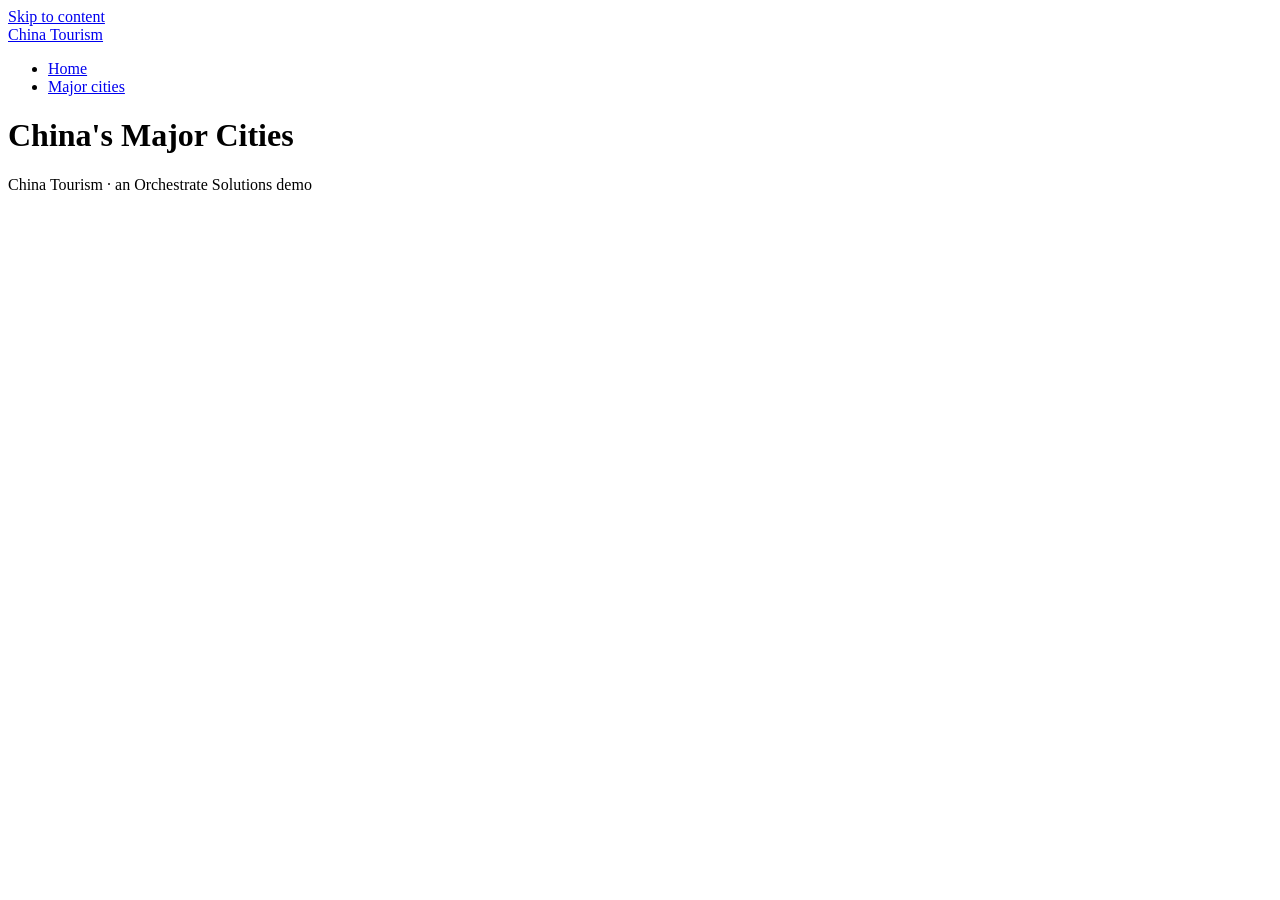
==== pages/cities.html @ 50c8b0e5 "Scaffold: pages, styles and scripts" ====
<!doctype html>
<html lang="en">
<head>
  <meta charset="utf-8">
  <meta name="viewport" content="width=device-width, initial-scale=1">
  <title>Major cities | China Tourism</title>
  <link rel="stylesheet" href="../css/tokens.css">
  <link rel="stylesheet" href="../css/layout.css">
  <link rel="stylesheet" href="../css/site.css">
</head>
<body>
  <a class="skip-link" href="#main">Skip to content</a>
  <header class="site-header">
    <a class="brand" href="../index.html">China Tourism</a>
    <nav aria-label="Main">
      <ul>
        <li><a href="../index.html">Home</a></li>
        <li><a href="../pages/cities.html">Major cities</a></li>
      </ul>
    </nav>
  </header>
  <main id="main">
    <h1>China's Major Cities</h1>
    <!-- Full-Stack: page content goes here -->
  </main>
  <footer class="site-footer"><p>China Tourism &middot; an Orchestrate Solutions demo</p></footer>
  <script src="../js/nav.js"></script>
  <script src="../js/app.js"></script>
</body>
</html>
---- css/tokens.css ----
:root {
  /* Designer: colours, type and spacing tokens */
}
---- css/layout.css ----
/* UI/UX: layout, header, nav, footer */
---- css/site.css ----
/* Lead Dev: content styles */
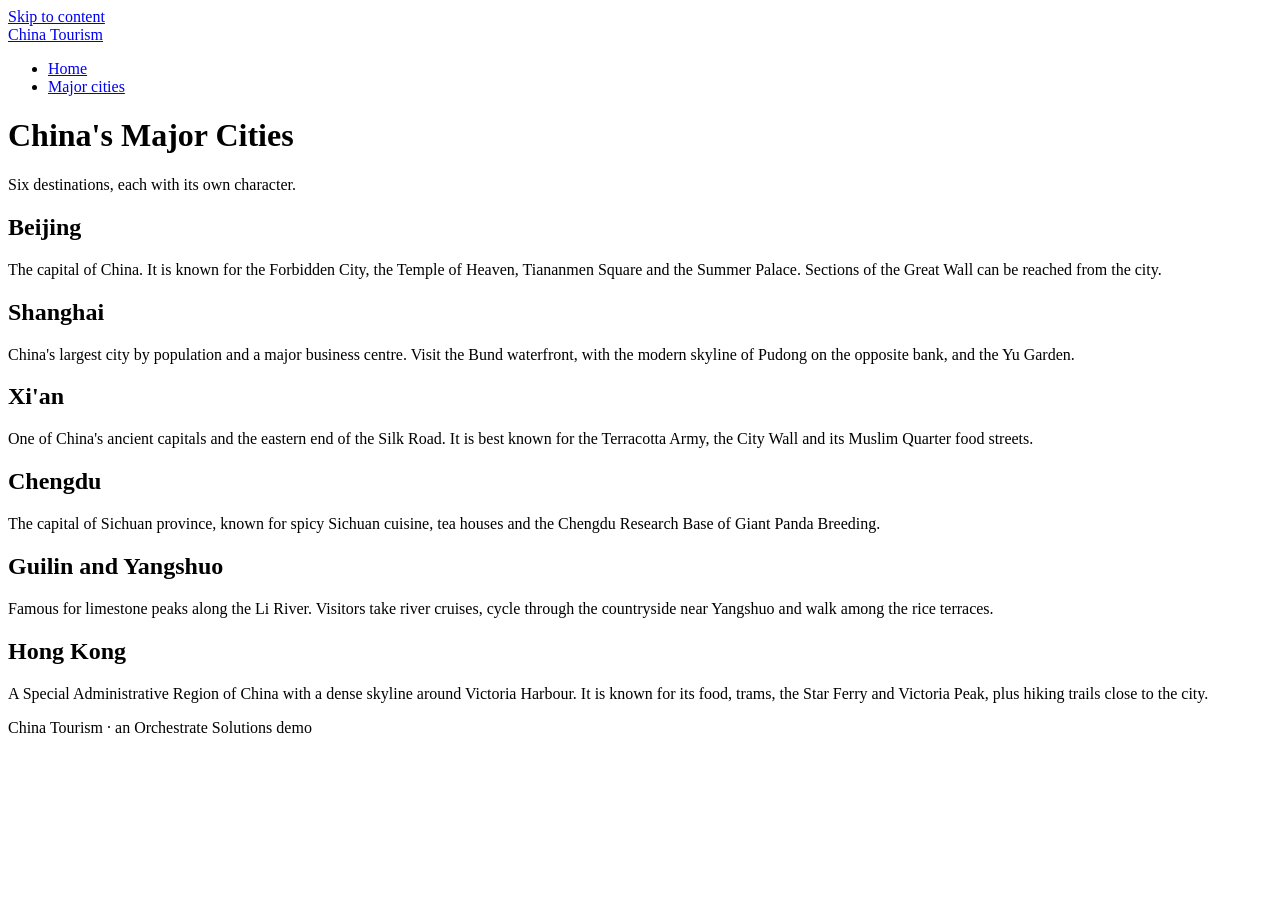
==== commit 55154526: "Add major cities page" ====
--- a/pages/cities.html
+++ b/pages/cities.html
@@ -21,7 +21,37 @@
   </header>
   <main id="main">
     <h1>China's Major Cities</h1>
-    <!-- Full-Stack: page content goes here -->
+    <p class="lead">Six destinations, each with its own character.</p>
+
+    <section aria-labelledby="beijing">
+      <h2 id="beijing">Beijing</h2>
+      <p>The capital of China. It is known for the Forbidden City, the Temple of Heaven, Tiananmen Square and the Summer Palace. Sections of the Great Wall can be reached from the city.</p>
+    </section>
+
+    <section aria-labelledby="shanghai">
+      <h2 id="shanghai">Shanghai</h2>
+      <p>China's largest city by population and a major business centre. Visit the Bund waterfront, with the modern skyline of Pudong on the opposite bank, and the Yu Garden.</p>
+    </section>
+
+    <section aria-labelledby="xian">
+      <h2 id="xian">Xi'an</h2>
+      <p>One of China's ancient capitals and the eastern end of the Silk Road. It is best known for the Terracotta Army, the City Wall and its Muslim Quarter food streets.</p>
+    </section>
+
+    <section aria-labelledby="chengdu">
+      <h2 id="chengdu">Chengdu</h2>
+      <p>The capital of Sichuan province, known for spicy Sichuan cuisine, tea houses and the Chengdu Research Base of Giant Panda Breeding.</p>
+    </section>
+
+    <section aria-labelledby="guilin">
+      <h2 id="guilin">Guilin and Yangshuo</h2>
+      <p>Famous for limestone peaks along the Li River. Visitors take river cruises, cycle through the countryside near Yangshuo and walk among the rice terraces.</p>
+    </section>
+
+    <section aria-labelledby="hongkong">
+      <h2 id="hongkong">Hong Kong</h2>
+      <p>A Special Administrative Region of China with a dense skyline around Victoria Harbour. It is known for its food, trams, the Star Ferry and Victoria Peak, plus hiking trails close to the city.</p>
+    </section>
   </main>
   <footer class="site-footer"><p>China Tourism &middot; an Orchestrate Solutions demo</p></footer>
   <script src="../js/nav.js"></script>
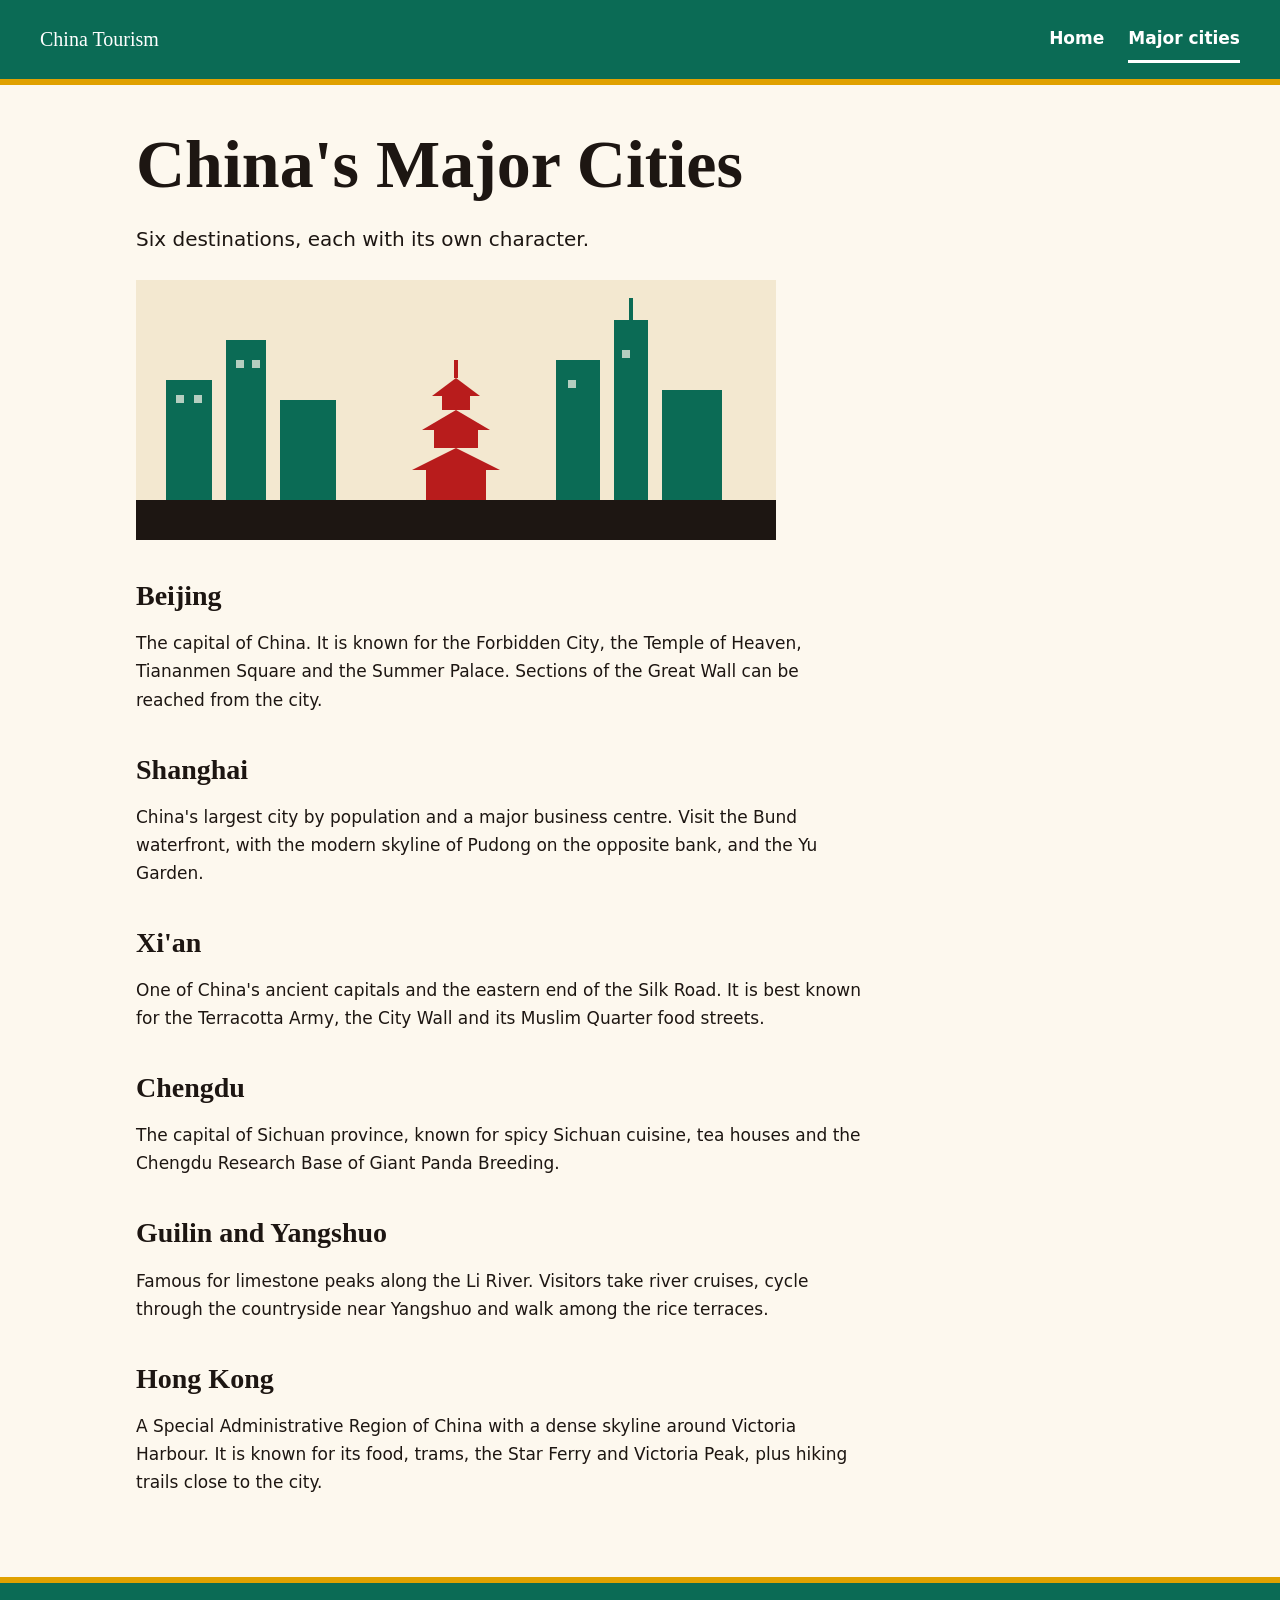
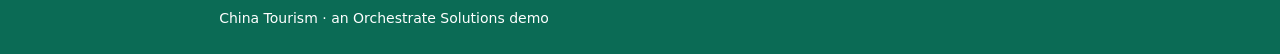
==== commit cc8395ba: "Add designer's illustrations with alt text" ====
--- a/pages/cities.html
+++ b/pages/cities.html
@@ -22,6 +22,8 @@
   <main id="main">
     <h1>China's Major Cities</h1>
     <p class="lead">Six destinations, each with its own character.</p>
+
+    <img src="../assets/skyline.svg" width="640" height="260" style="max-width:100%;height:auto" alt="Modern city skyline with a traditional tiered pagoda in front">
 
     <section aria-labelledby="beijing">
       <h2 id="beijing">Beijing</h2>
--- a/css/tokens.css
+++ b/css/tokens.css
@@ -1,3 +1,53 @@
 :root {
-  /* Designer: colours, type and spacing tokens */
+  /* Palette: vermilion, jade, imperial gold, ink on warm rice paper. Vivid but restrained.
+     Contrast: --ink on --bg 16:1; --on-accent on --accent 6.2:1; --on-jade on --jade 8:1; --muted on --bg 7.6:1 */
+  --bg: #fdf8ee;
+  --surface: #f3e8d0;
+  --ink: #1d1612;
+  --muted: #55473c;
+  --accent: #b81c1c;
+  --accent-dark: #8a1010;
+  --on-accent: #ffffff;
+  --jade: #0b6b55;
+  --on-jade: #ffffff;
+  --gold: #e0a100;
+  --border: #d9c9a8;
+  --focus: #0050d8;
+
+  /* Type: system fonts only; no imitation "oriental" display faces. Clean serif headings, sans body. */
+  --font-display: Georgia, "Iowan Old Style", "Palatino Linotype", serif;
+  --font-body: system-ui, -apple-system, "Segoe UI", Roboto, "Noto Sans", Arial, sans-serif;
+  --text-sm: 0.875rem;
+  --text-base: 1.0625rem;
+  --text-lg: 1.25rem;
+  --text-xl: 1.75rem;
+  --text-2xl: clamp(2rem, 5vw, 3rem);
+  --text-3xl: clamp(2.5rem, 7vw, 4.25rem);
+  --leading: 1.65;
+  --leading-tight: 1.12;
+
+  --space-1: 0.25rem;
+  --space-2: 0.5rem;
+  --space-3: 1rem;
+  --space-4: 1.5rem;
+  --space-5: 2.5rem;
+  --space-6: 4rem;
+  --radius: 8px;
+  --radius-lg: 16px;
+  --max-width: 68rem;
 }
+
+@media (prefers-color-scheme: dark) {
+  :root {
+    --bg: #1a1210;
+    --surface: #2a1d19;
+    --ink: #fbf0dc;
+    --muted: #dccbb0;
+    --accent: #ff6a5c;
+    --on-accent: #1a1210;
+    --jade: #5cd0b0;
+    --on-jade: #1a1210;
+    --border: #4d3a30;
+    --focus: #7fb0ff;
+  }
+}
--- a/css/layout.css
+++ b/css/layout.css
@@ -1 +1,40 @@
-/* UI/UX: layout, header, nav, footer */
+/* UI/UX: layout, header, nav, footer. Mobile first. */
+*, *::before, *::after { box-sizing: border-box; }
+body { margin: 0; background: var(--bg); color: var(--ink); font-family: var(--font-body); font-size: var(--text-base); line-height: var(--leading); }
+
+:where(a, button, input, select, textarea, summary):focus-visible { outline: 3px solid var(--focus); outline-offset: 3px; }
+
+.skip-link { position: absolute; left: var(--space-3); top: -4rem; z-index: 100; padding: var(--space-2) var(--space-3); background: var(--gold); color: #1d1612; font-weight: 700; border-radius: 6px; }
+.skip-link:focus { top: var(--space-2); }
+
+.site-header { position: relative; display: flex; flex-wrap: wrap; align-items: center; justify-content: space-between; gap: var(--space-2) var(--space-3); padding: var(--space-3); background: var(--jade); color: var(--on-jade); border-bottom: 6px solid var(--gold); }
+.brand { color: var(--on-jade); font-family: var(--font-display); font-size: var(--text-lg); letter-spacing: 0; text-decoration: none; }
+.site-header nav ul { display: flex; flex-wrap: wrap; gap: var(--space-1) var(--space-3); margin: 0; padding: 0; list-style: none; }
+.site-header nav a { display: inline-block; padding: var(--space-2) 0; min-height: 44px; color: var(--on-jade); text-decoration: none; font-weight: 600; border-bottom: 3px solid transparent; }
+.site-header nav a:hover { border-bottom-color: var(--on-jade); }
+.site-header nav a[aria-current="page"] { border-bottom-color: var(--on-jade); font-weight: 800; }
+.site-header a:focus-visible, .nav-toggle:focus-visible { outline-color: var(--on-jade); }
+
+/* Menu button: only added by nav.js, so without JS the links simply show. */
+.nav-toggle { min-height: 44px; min-width: 44px; padding: var(--space-2) var(--space-3); background: transparent; color: var(--on-jade); border: 2px solid var(--on-jade); border-radius: var(--radius); font: inherit; font-weight: 700; cursor: pointer; }
+.js .site-header nav { flex-basis: 100%; }
+.js .site-header nav[hidden] { display: none; }
+.js .site-header nav ul { flex-direction: column; gap: 0; }
+.js .site-header nav a { display: block; width: 100%; }
+
+main { max-width: var(--max-width); margin: 0 auto; padding: var(--space-4) var(--space-3) var(--space-5); }
+img, svg { max-width: 100%; height: auto; }
+
+.site-footer { padding: var(--space-4) var(--space-3); background: var(--jade); color: var(--on-jade); border-top: 6px solid var(--gold); text-align: center; font-size: var(--text-sm); }
+.site-footer p { margin: 0; }
+
+@media (min-width: 48rem) {
+  .site-header { padding: var(--space-3) var(--space-5); flex-wrap: nowrap; }
+  .nav-toggle { display: none; }
+  .js .site-header nav, .js .site-header nav[hidden] { display: block; flex-basis: auto; }
+  .js .site-header nav ul { flex-direction: row; gap: var(--space-1) var(--space-4); }
+  .js .site-header nav a { display: inline-block; width: auto; }
+  main { padding: var(--space-5) var(--space-5) var(--space-6); }
+}
+
+@media (prefers-reduced-motion: reduce) { * { scroll-behavior: auto !important; transition: none !important; } }
--- a/css/site.css
+++ b/css/site.css
@@ -1 +1,19 @@
-/* Lead Dev: content styles */
+/* Lead Dev: content styles (uses tokens.css; page shell is in layout.css) */
+h1, h2, h3 { font-family: var(--font-display, inherit); line-height: 1.15; }
+h1 { font-size: var(--text-3xl, 2.5rem); margin: 0 0 var(--space-3, 1rem); }
+h2 { font-size: var(--text-xl, 1.6rem); margin: var(--space-5, 2.5rem) 0 var(--space-3, 1rem); }
+.lead { font-size: var(--text-lg, 1.25rem); max-width: 46rem; }
+p, li { max-width: 46rem; }
+main a { color: var(--jade); }
+main a:hover { color: var(--accent-dark); }
+main img { display: block; margin: var(--space-4, 1.5rem) 0; }
+
+#interest-buttons { display: flex; flex-wrap: wrap; gap: var(--space-2, 0.5rem); }
+main button { min-height: 44px; padding: var(--space-2, 0.5rem) var(--space-4, 1.5rem); background: var(--ink); color: var(--bg); border: 2px solid var(--ink); border-radius: var(--radius, 4px); font: inherit; font-weight: 700; cursor: pointer; }
+main button:hover { background: var(--accent-dark); border-color: var(--accent-dark); color: var(--on-accent); }
+#interest-result { min-height: 1.6em; font-weight: 700; }
+
+@media (prefers-color-scheme: dark) {
+  main a:hover { color: var(--accent); }
+  main button:hover { background: var(--accent); border-color: var(--accent); }
+}
